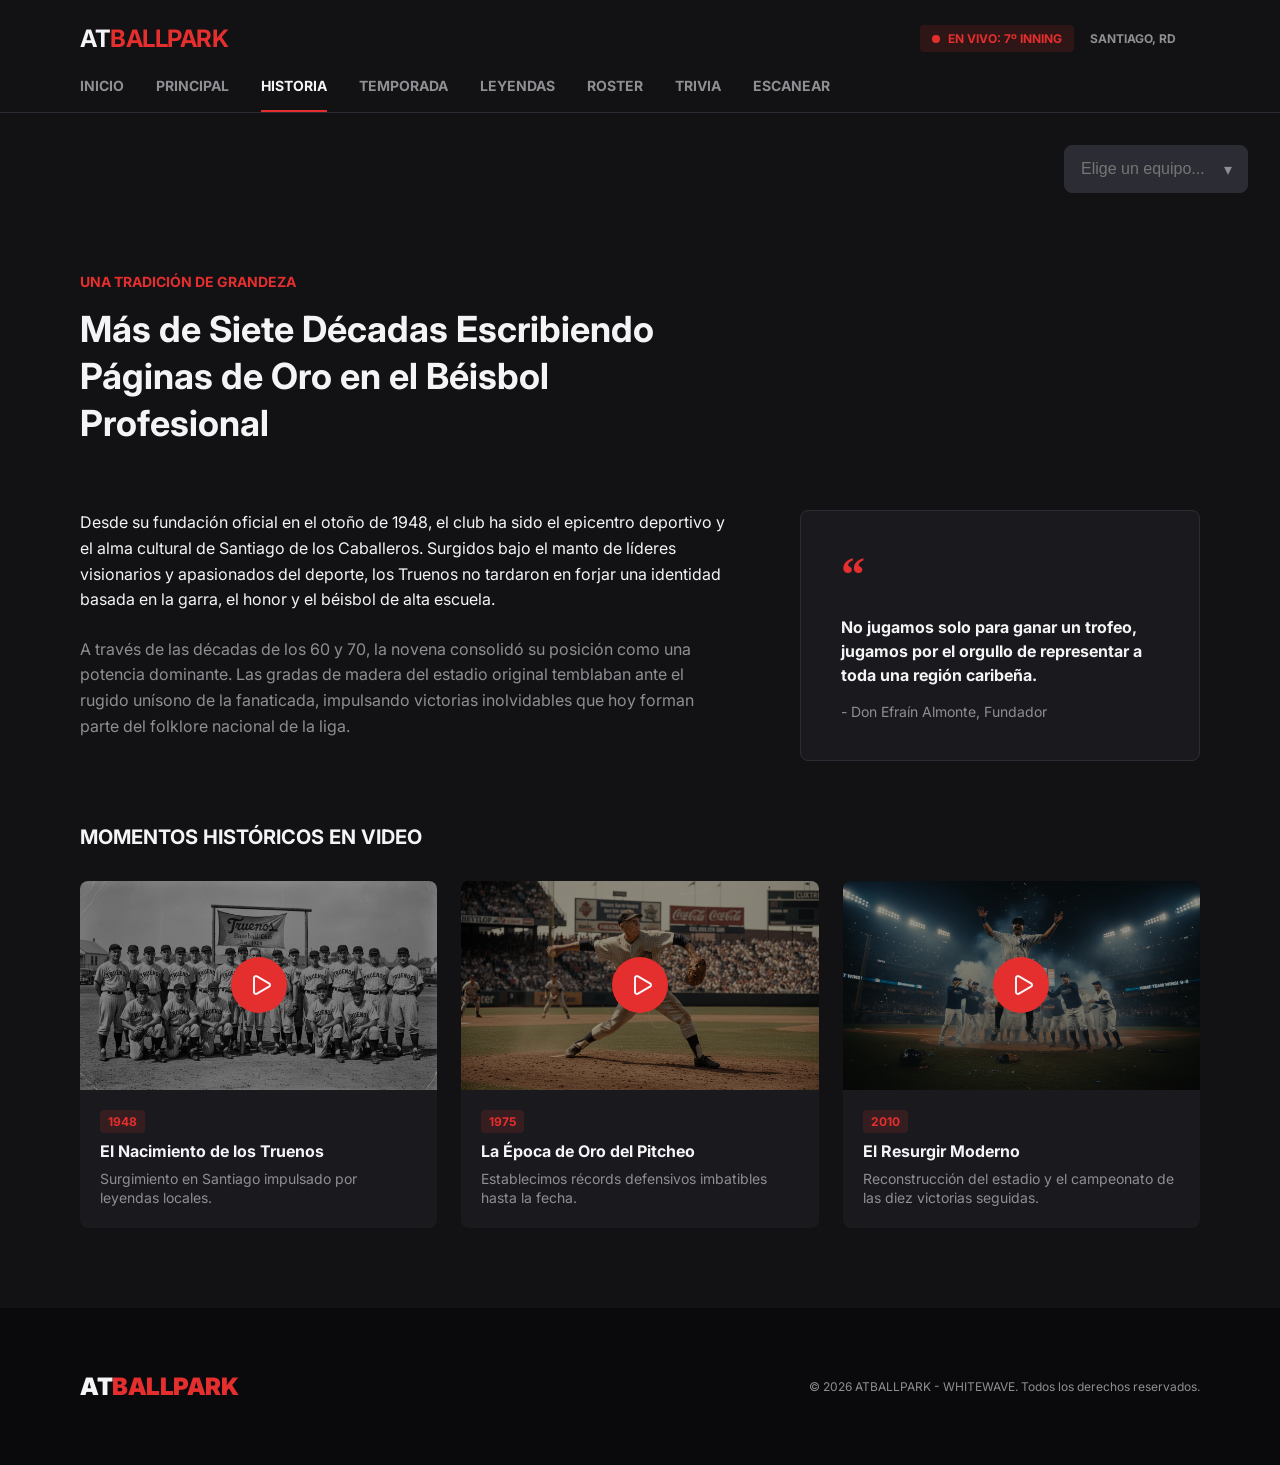
==== historia.html @ 77d56c2e "Hello" ====
<!DOCTYPE html>
<html lang="en">

<head>
  <meta charset="UTF-8">
  <meta name="viewport" content="width=device-width, initial-scale=1.0">
  <title>Historia</title>
  <meta charset="UTF-8">
  <meta name="viewport" content="width=device-width, initial-scale=1.0">
  <link rel="preconnect" href="https://fonts.googleapis.com">
  <link rel="preconnect" href="https://fonts.gstatic.com" crossorigin>
  <link href="https://fonts.googleapis.com/css2?family=Inter:wght@400;700&display=swap" rel="stylesheet">
  <link rel="stylesheet" href="CSS/historia.css">
  <link rel="stylesheet" href="CSS/globals/global.css">
  <link rel="stylesheet" href="CSS/globals/global-sidebar.css">

  <style id="sections-styles">
  </style>
  <script src="global.js" defer></script>
</head>

<body>

  <section class="section-header">
    <div class="container">
      <header class="site-header" id="main-site-header">
        <div class="top-bar">
          <div class="logo"><span class="text-white">AT</span><span class="text-red">BALLPARK</span></div>
          
          <div class="header-actions">
            <div class="metadata">
              <div class="live-indicator">
                <img src="images/2_77.svg" alt="Live" class="live-dot">
                <span class="live-text">EN VIVO: 7º INNING</span>
              </div>
              <div class="location">SANTIAGO, RD</div>
            </div>

            <div class="logo-hamburguesa">
              <button class="button-menu">
                <img src="images/menu.svg" alt="menu de opciones" class="menu-logo">
              </button>
            </div>
          </div>
        </div>

        <nav class="nav-tabs">
          <a href="index.html" class="tab">INICIO</a>
          <a href="Principal.html" class="tab">PRINCIPAL</a>
          <a href="historia.html" class="tab active">HISTORIA</a>
          <a href="temporada.html" class="tab">TEMPORADA</a>
          <a href="leyendas.html" class="tab">LEYENDAS</a>
          <a href="roster.html" class="tab">ROSTER</a>
          <a href="trivia.html" class="tab">TRIVIA</a>
          <a href="Scan.html" class="tab">ESCANEAR</a>
        </nav>


        <div class="mobile-menu" id="mobile-menu">
          <div class="mobile-menu-header">
            <div class="logo">
              <span class="text-white">AT</span><span class="text-red">BALLPARK</span>
            </div>
  
            <button class="mobile-menu-close" id="mobile-menu-close">
              <img src="images/close-menu.svg" alt="botón cerrar menú" class="close-logo">
            </button>
          </div>
  
          <nav class="mobile-nav">
            <a href="index.html">INICIO</a>
            <a href="Principal.html">PRINCIPAL</a>
            <a href="historia.html" class="active">HISTORIA</a>
            <a href="temporada.html">TEMPORADA</a> 
            <a href="leyendas.html">LEYENDAS</a>
            <a href="roster.html">ROSTER</a>
            <a href="trivia.html">TRIVIA</a>
            <a href="Scan.html">ESCANEAR</a>
          </nav>
        </div>
        
        <div class="mobile-overlay" id="mobile-overlay"></div>
      </header>
    </div>
  </section>


  <div class="combobox-equipos">
    <input type="text" id="combo-input" placeholder="Elige un equipo..." autocomplete="off" readonly>
    <span class="flecha">&#9662;</span>

    <ul class="combo-lista" id="combo-lista">
      <li>Rays</li>
      <li>Yankees</li>
      <li>Red Sox</li>
      <li>Orioles</li>
      <li>Blue Jays</li>
      <li>White Sox</li>
      <li>Guardians</li>
      <li>Twins</li>
      <li>Tigers</li>
      <li>Royals</li>
      <li>Astros</li>
      <li>Rangers</li>
      <li>Mariners</li>
      <li>Athletics</li>
      <li>Angels</li>
    </ul>
  </div>

  <section id="section-hero">
    <div class="container">
      <div class="hero-content">
        <h4 class="hero-subtitle">UNA TRADICIÓN DE GRANDEZA</h4>
        <h1 class="hero-title">Más de Siete Décadas Escribiendo Páginas de Oro en el Béisbol Profesional</h1>
      </div>
    </div>
  </section>


  <section id="section-narrative">
    <div class="container">
      <div class="narrative-container">
        <div class="narrative-text">
          <p class="text-highlight">Desde su fundación oficial en el otoño de 1948, el club ha sido el epicentro
            deportivo y el alma cultural de Santiago de los Caballeros. Surgidos bajo el manto de líderes visionarios y
            apasionados del deporte, los Truenos no tardaron en forjar una identidad basada en la garra, el honor y el
            béisbol de alta escuela.</p>
          <p>A través de las décadas de los 60 y 70, la novena consolidó su posición como una potencia dominante. Las
            gradas de madera del estadio original temblaban ante el rugido unísono de la fanaticada, impulsando
            victorias inolvidables que hoy forman parte del folklore nacional de la liga.</p>
        </div>
        <aside class="narrative-quote">
          <div class="quote-mark">“</div>
          <blockquote class="quote-text">No jugamos solo para ganar un trofeo, jugamos por el orgullo de representar a
            toda una región caribeña.</blockquote>
          <cite class="quote-author">- Don Efraín Almonte, Fundador</cite>
        </aside>
      </div>
    </div>
  </section>


  <section id="section-videos">
    <div class="container">
      <div class="videos-container">
        <h3 class="videos-title">MOMENTOS HISTÓRICOS EN VIDEO</h3>
        <div class="videos-grid">
          <article class="video-card">
            <div class="video-thumbnail">
              <img src="images/5791344ed6a2a354f160085ee661949253d3afad.png" alt="El Nacimiento de los Truenos"
                class="thumb-img">
              <div class="play-button">
                <img src="images/2_485.svg" alt="Play">
              </div>
            </div>
            <div class="video-info">
              <span class="year-tag">1948</span>
              <h4 class="video-title">El Nacimiento de los Truenos</h4>
              <p class="video-desc">Surgimiento en Santiago impulsado por leyendas locales.</p>
            </div>
          </article>
          <article class="video-card">
            <div class="video-thumbnail">
              <img src="images/db0da22e53efbf148d6a794d20bc9ad8da0b4af8.png" alt="La Época de Oro del Pitcheo"
                class="thumb-img">
              <div class="play-button">
                <img src="images/2_488.svg" alt="Play">
              </div>
            </div>
            <div class="video-info">
              <span class="year-tag">1975</span>
              <h4 class="video-title">La Época de Oro del Pitcheo</h4>
              <p class="video-desc">Establecimos récords defensivos imbatibles hasta la fecha.</p>
            </div>
          </article>
          <article class="video-card">
            <div class="video-thumbnail">
              <img src="images/f58a24a14d8104302896d72f8db7681d0c358fe4.png" alt="El Resurgir Moderno"
                class="thumb-img">
              <div class="play-button">
                <img src="images/2_491.svg" alt="Play">
              </div>
            </div>
            <div class="video-info">
              <span class="year-tag">2010</span>
              <h4 class="video-title">El Resurgir Moderno</h4>
              <p class="video-desc">Reconstrucción del estadio y el campeonato de las diez victorias seguidas.</p>
            </div>
          </article>
        </div>
      </div>
    </div>
  </section>


  <section class="footer-wrapper">
    <footer class="container site-footer">
      <div class="footer-content">
        <div class="brand-logo">
          <span class="brand-white">AT</span><span class="brand-red">BALLPARK</span>
        </div>
        <div class="copyright">
          <p>© 2026 ATBALLPARK - WHITEWAVE. Todos los derechos reservados.</p>
        </div>
      </div>
    </footer>
  </section>


  <script src="JS/global.js"></script>
</body>

</html>
---- CSS/historia.css ----
body {
  font-family: 'Inter', sans-serif;
  margin: 0;
  padding: 0;
  background-color: #121214;
  color: #f4f4f6;
  -webkit-font-smoothing: antialiased;
  -moz-osx-font-smoothing: grayscale;
}

.container {
  max-width: 1440px;
  margin: 0 auto;
  width: 100%;
}

h1, h2, h3, h4, h5, h6, p {
  margin: 0;
}

a {
  text-decoration: none;
  color: inherit;
}

* {
  box-sizing: border-box;
}












/* CSS for section section:Hero */
#section-hero {
  background-color: #121214;
}

.hero-content {
  display: flex;
  flex-direction: column;
  gap: 16px;
  max-width: 800px;
  padding: 80px 80px 0;
}

.hero-subtitle {
  color: #e52e2e;
  font-size: 14px;
  font-weight: 700;
  text-transform: uppercase;
}

.hero-title {
  color: #f4f4f6;
  font-size: 36px;
  font-weight: 700;
  line-height: 1.3;
}

@media (max-width: 1024px) {
  .hero-content {
    padding-left: 40px;
    padding-right: 40px;
  }
}

@media (max-width: 768px) {
  .hero-content {
    padding-left: 20px;
    padding-right: 20px;
    padding-top: 40px;
  }
  .hero-title {
    font-size: 28px;
  }
}

/* CSS for section section:Narrative */
#section-narrative {
  background-color: #121214;
}

.narrative-container {
  display: flex;
  gap: 64px;
  align-items: flex-start;
  padding: 64px 80px;
}

.narrative-text {
  display: flex;
  flex-direction: column;
  gap: 24px;
  flex: 1;
  max-width: 816px;
}

.narrative-text p {
  color: #8e8e93;
  font-size: 16px;
  line-height: 1.6;
}

.narrative-text p.text-highlight {
  color: #f4f4f6;
}

.narrative-quote {
  background-color: #1a1a1e;
  border: 1px solid #2c2c35;
  border-radius: 8px;
  padding: 40px;
  width: 400px;
  display: flex;
  flex-direction: column;
  gap: 16px;
  flex-shrink: 0;
}

.quote-mark {
  color: #e52e2e;
  font-size: 48px;
  font-weight: 700;
  line-height: 1;
  font-family: Georgia, serif;
}

.quote-text {
  color: #f4f4f6;
  font-size: 16px;
  font-weight: 700;
  line-height: 1.5;
  margin: 0;
}

.quote-author {
  color: #8e8e93;
  font-size: 14px;
  font-style: normal;
}

@media (max-width: 1024px) {
  .narrative-container {
    padding-left: 40px;
    padding-right: 40px;
    flex-direction: column;
    gap: 40px;
  }
  .narrative-quote {
    width: 100%;
    max-width: 600px;
  }
}

@media (max-width: 768px) {
  .narrative-container {
    padding-left: 20px;
    padding-right: 20px;
    padding-top: 40px;
    padding-bottom: 40px;
  }
  .narrative-quote {
    padding: 24px;
  }
}

/* CSS for section section:Videos */
#section-videos {
  background-color: #121214;
}

.videos-container {
  display: flex;
  flex-direction: column;
  gap: 32px;
  padding: 0 80px 80px;
}

.videos-title {
  color: #f4f4f6;
  font-size: 20px;
  font-weight: 700;
  text-transform: uppercase;
}

.videos-grid {
  display: grid;
  grid-template-columns: repeat(3, 1fr);
  gap: 24px;
}

.video-card {
  background-color: #1a1a1e;
  border-radius: 8px;
  overflow: hidden;
  display: flex;
  flex-direction: column;
}

.video-thumbnail {
  position: relative;
  width: 100%;
  aspect-ratio: 16 / 9;
  background-color: #000;
}

.thumb-img {
  width: 100%;
  height: 100%;
  object-fit: cover;
  opacity: 0.6;
}

.play-button {
  position: absolute;
  top: 50%;
  left: 50%;
  transform: translate(-50%, -50%);
  width: 56px;
  height: 56px;
  background-color: #e52e2e;
  border-radius: 50%;
  display: flex;
  justify-content: center;
  align-items: center;
  cursor: pointer;
  transition: transform 0.2s ease;
  z-index: 1;
}

.play-button:hover {
  transform: translate(-50%, -50%) scale(1.05);
}

.play-button img {
  width: 24px;
  height: 24px;
  margin-left: 4px;
}

.video-info {
  padding: 20px;
  display: flex;
  flex-direction: column;
  gap: 8px;
  align-items: flex-start;
}

.year-tag {
  background-color: rgba(229, 46, 46, 0.13);
  color: #e52e2e;
  font-size: 12px;
  font-weight: 700;
  padding: 4px 8px;
  border-radius: 4px;
}

.video-title {
  color: #f4f4f6;
  font-size: 16px;
  font-weight: 700;
}

.video-desc {
  color: #8e8e93;
  font-size: 14px;
  line-height: 1.4;
}

@media (max-width: 1024px) {
  .videos-container {
    padding-left: 40px;
    padding-right: 40px;
  }
  .videos-grid {
    grid-template-columns: repeat(2, 1fr);
  }
}

@media (max-width: 768px) {
  .videos-container {
    padding-left: 20px;
    padding-right: 20px;
    padding-bottom: 40px;
  }
  .videos-grid {
    grid-template-columns: 1fr;
  }
}

/* CSS for section section:Footer */
---- CSS/globals/global.css ----
body {
  min-height: 100vh;
  font-family: 'Inter', sans-serif;
  margin: 0;
  padding: 0;
  background-color: #121214;
  color: #f4f4f6;
  -webkit-font-smoothing: antialiased;
  -moz-osx-font-smoothing: grayscale;
}

* {
  box-sizing: border-box;
  margin:0;
  padding: 0;
}

.container {
  width: 100%;
  max-width: 1440px;
  margin: 0 auto;
}

a {
  text-decoration: none;
}





/* Header de la página*/

.text-white {
  color: #f4f4f6;
}

.text-red {
  color: #e52e2e;
}

#main-site-header{
    z-index: 100;
}

.section-header {
  background-color: #121214;
  border-bottom: 1px solid #2c2c35;
  position: sticky;
  top: 0;
  width: 100%;
  z-index: 900;
}


.top-bar {
  display: flex;
  justify-content: space-between;
  align-items: center;
  padding: 24px 80px;
}

.logo {
  font-weight: 700;
  font-size: 24px;
  letter-spacing: -0.5px;
}

.metadata {
  display: flex;
  align-items: center;
  gap: 16px;
}

.live-indicator {
  display: flex;
  align-items: center;
  gap: 8px;
  background-color: rgba(229, 46, 46, 0.13);
  padding: 6px 12px;
  border-radius: 4px;
}

.live-dot {
  width: 8px;
  height: 8px;
}

.live-text {
  color: #e52e2e;
  font-size: 12px;
  font-weight: 700;
}

.location {
  color: #8e8e93;
  font-size: 12px;
  font-weight: 700;
}

.nav-tabs {
  display: flex;
  gap: 32px;
  padding: 0 80px;
}

.tab {
  color: #8e8e93;
  font-size: 14px;
  font-weight: 700;
  padding-bottom: 16px;
  text-transform: uppercase;
  border-bottom: 2px solid transparent;
  transition: color 0.2s ease;
}

.tab:hover {
  color: #f4f4f6;
}

.tab.active {
  color: #f4f4f6;
  border-bottom: 2px solid #e52e2e;
}

@media (max-width: 1024px) {
  .top-bar,
  .nav-tabs {
    padding-left: 40px;
    padding-right: 40px;
  }
  .nav-tabs{
    display: none;
  }

  .top-bar{
    flex-direction: row !important;
    justify-content: space-between !important;
    width: 100%;
  }

}

@media (max-width: 768px) {

  .top-bar,
  .nav-tabs {
    padding-left: 20px;
    padding-right: 20px;
  }

  .top-bar {
    flex-direction: row !important;
    justify-content: space-between !important;
    align-items: center !important; /* Esta es la magia que los alineará verticalmente */
    width: 100%;
  }

  .nav-tabs {
    overflow-x: auto;
    white-space: nowrap;
    padding-bottom: 0;
  }

  .tab {
    padding-bottom: 12px;
  }
}




/* Footer de la página */
.brand-logo {
  font-size: 24px;
  font-weight: 900;
  letter-spacing: -0.5px;
}

.brand-white {
  color: #f4f4f6;
}

.brand-red {
  color: #e52e2e;
}






.footer-wrapper {
  background-color: #0a0a0c;
  width: 100%;
  margin: 0;
}

.site-footer {
  padding: 64px 80px;
}

.footer-content {
  display: flex;
  justify-content: space-between;
  align-items: center;
}

.copyright {
  color: #8e8e93;
  font-size: 12px;
}

@media (max-width: 768px) {
  .site-footer {
    padding: 40px 20px;
  }

  .footer-content {
    flex-direction: column;
    gap: 24px;
    text-align: center;
  }
}



/* Diseño para los combobox de selección de equipo */
.combobox-equipos {
  position: relative;
  width: 100%;
  max-width: 11.5rem;
  padding-top: 2rem;
  margin-right: 2rem;
  margin-left: auto;
}

#combo-input {
  width: 100%;
  box-sizing: border-box;
  padding: 0.875rem 2.5rem 0.875rem 1rem;
  background-color: #2c2c35;
  color: #f4f4f6;
  border: 1px solid #2c2c35;
  border-radius: 0.5rem;
  font-size: 1rem;
  outline: none;
  transition: border-color 0.3 ease;
}

#combo-input:focus {
  border-color: #e52e2e;
}

.flecha {
  position: absolute;
  right: 1rem;
  top: 70%;
  transform: translateY(-50%);
  color: #8e8e93;
  pointer-events: none;
}

.combo-lista {
  display: none;
  position: absolute;
  top: 100%;
  left: 0;
  width: 100%;
  box-sizing: border-box;
  background-color: #121214;
  border: 1px solid #2c2c35;
  border-radius: 0.5rem;
  margin-top: 0.3125rem;
  padding: 0;
  list-style: none;
  max-height: 15.625rem;
  overflow-y: auto;
  z-index: 900;
  box-shadow: 0 0.625rem 1.875rem rgba(0, 0, 0, 0.5);
}

.combo-lista.activa{
  display: block;
}

.combo-lista li{
  padding: 1rem;
  cursor: pointer;
  color:#f4f4f6;
  border-bottom: 1px solid #2c2c35;
  font-size: 1rem;
}

.combo-lista li:last-child{
  border-bottom: none;
}

.combo-lista li:hover{
  background-color: #e52e2e;
}
---- CSS/globals/global-sidebar.css ----
/* Para el sidebar nav*/
.header-actions {
  display: flex;
  align-items: center;
  gap: 24px; /* Espacio entre el indicador 'En Vivo' y el menú hamburguesa */
}


.menu-logo{
  width: 3rem;
  filter: invert();
  visibility: hidden;
  display: none;
}

.menu-logo:hover{
  transform: scale(1.08);
}

.button-menu{
  background:transparent;
  border: none;
  cursor: pointer;
}


.mobile-overlay {
  position: fixed;
  top: 0;
  left: 0;
  width: 100%;
  height: 100%;
  background-color: rgba(10, 10, 12, 0.85);
  backdrop-filter: blur(4px);
  z-index: 998; /* Un punto menos que el menú */
  opacity: 0;
  visibility: hidden;
  transition: opacity 0.3s ease, visibility 0.3s ease;
}


.mobile-menu {
  position: fixed;
  top: 0;
  right: 0; 
  width: 80%;
  max-width: 320px;
  height: 100vh;
  background-color: #121214; 
  border-left: 1px solid #2c2c35;
  z-index: 999; 
  transform: translateX(100%); 
  transition: transform 0.3s ease-in-out;
  display: flex;
  flex-direction: column;
}

.mobile-overlay.active {
  opacity: 1;
  visibility: visible;
}

.mobile-menu.active {
  transform: translateX(0);
}

.mobile-menu-header {
  display: flex;
  justify-content: space-between;
  align-items: center;
  padding: 24px;
  border-bottom: 1px solid #2c2c35;
}

.mobile-menu-close {
  background: transparent;
  border: none;
  cursor: pointer;
}

.close-logo {
  width: 24px;
  transition: transform 0.2s;
}

.close-logo:hover {
  transform: scale(1.1);
}

.mobile-nav {
  display: flex;
  flex-direction: column;
  padding: 24px;
  gap: 24px;
}

.mobile-nav a {
  color: #8e8e93;
  font-size: 14px;
  font-weight: 700;
  text-transform: uppercase;
  letter-spacing: 1px;
  transition: color 0.2s ease;
}

.mobile-nav a:hover,
.mobile-nav a.active {
  color: #f4f4f6;
}



@media (max-width: 1024px) {
  .nav-tabs {
    padding-left: 40px;
    padding-right: 40px;
  }

  .tab{
    display: none;
  }

  .menu-logo{
    display: block;
    visibility:visible;
  }

  

  .metadata .location{
    display: none;
  }
}

@media (max-width: 768px) {

  .top-bar,
  .nav-tabs {
    padding-left: 20px;
    padding-right: 20px;
  }

  .top-bar {
    flex-direction: column;
    gap: 16px;
    align-items: flex-start;
  }

  .nav-tabs {
    overflow-x: auto;
    white-space: nowrap;
    padding-bottom: 0;
  }

  .nav-tabs .tab {
    padding-bottom: 12px;
  }
}
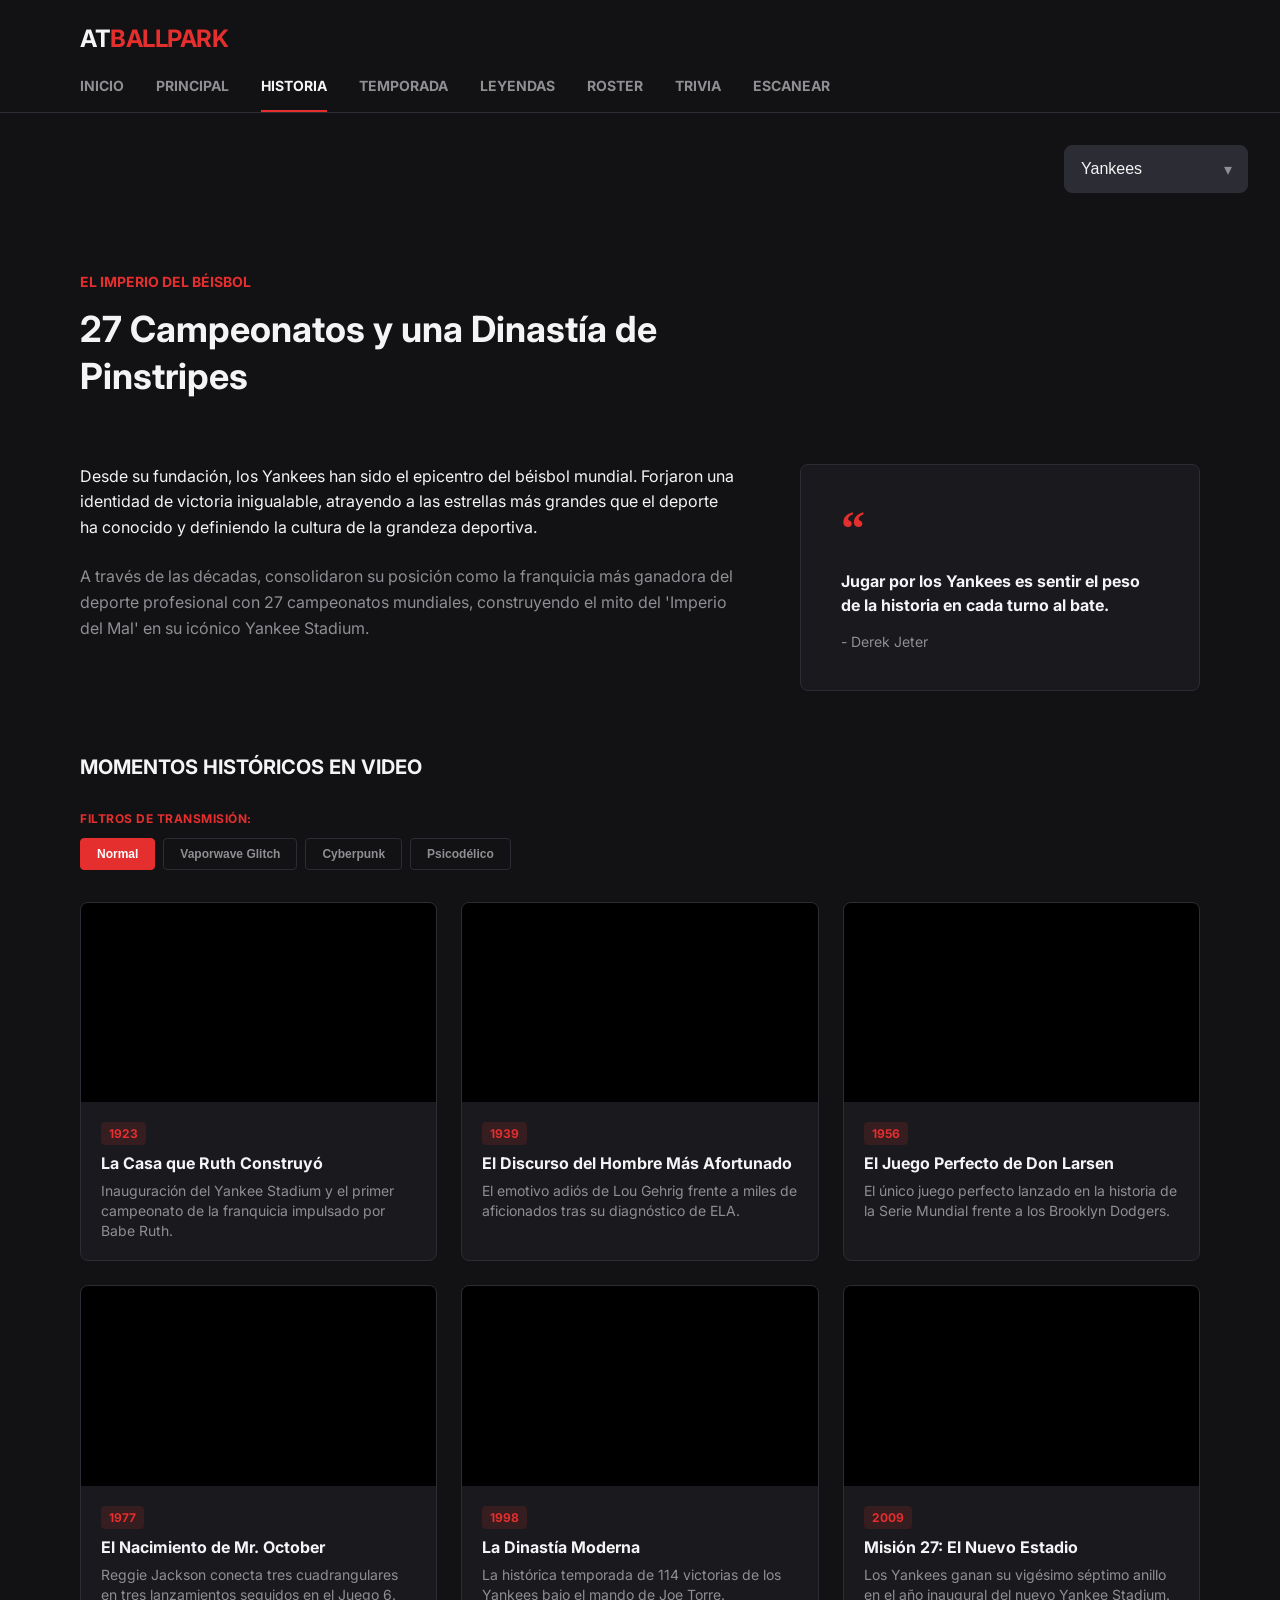
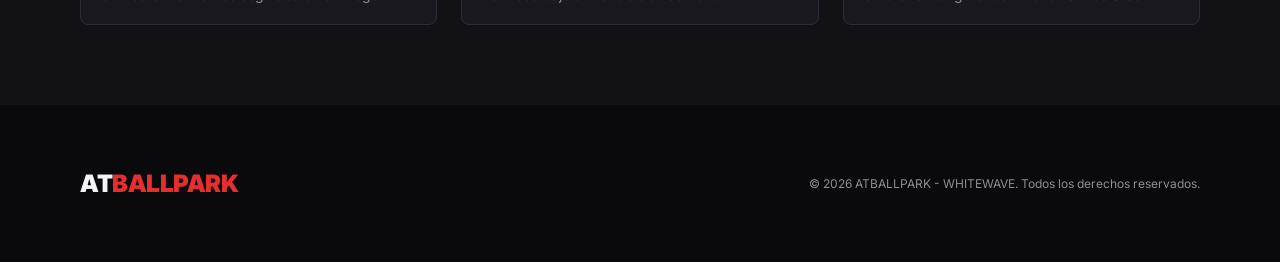
==== commit acd59b3d: "Funcionalidad completa de los equipos, falta agregar 3 modelos, videos de historia de todos los equi" ====
--- a/historia.html
+++ b/historia.html
@@ -1,32 +1,25 @@
 <!DOCTYPE html>
-<html lang="en">
+<html lang="es">
 
 <head>
   <meta charset="UTF-8">
   <meta name="viewport" content="width=device-width, initial-scale=1.0">
   <title>Historia</title>
-  <meta charset="UTF-8">
-  <meta name="viewport" content="width=device-width, initial-scale=1.0">
   <link rel="preconnect" href="https://fonts.googleapis.com">
   <link rel="preconnect" href="https://fonts.gstatic.com" crossorigin>
   <link href="https://fonts.googleapis.com/css2?family=Inter:wght@400;700&display=swap" rel="stylesheet">
-  <link rel="stylesheet" href="CSS/historia.css">
   <link rel="stylesheet" href="CSS/globals/global.css">
   <link rel="stylesheet" href="CSS/globals/global-sidebar.css">
-
-  <style id="sections-styles">
-  </style>
-  <script src="global.js" defer></script>
+  <link rel="stylesheet" href="CSS/historia.css">
 </head>
 
 <body>
-
-  <section class="section-header">
+  <section class="section-header" id="main-site-header">
     <div class="container">
-      <header class="site-header" id="main-site-header">
+      <header class="site-header">
         <div class="top-bar">
           <div class="logo"><span class="text-white">AT</span><span class="text-red">BALLPARK</span></div>
-          
+
           <div class="header-actions">
             <div class="metadata">
               <div class="live-indicator">
@@ -55,40 +48,36 @@
           <a href="Scan.html" class="tab">ESCANEAR</a>
         </nav>
 
-
         <div class="mobile-menu" id="mobile-menu">
           <div class="mobile-menu-header">
             <div class="logo">
               <span class="text-white">AT</span><span class="text-red">BALLPARK</span>
             </div>
-  
             <button class="mobile-menu-close" id="mobile-menu-close">
               <img src="images/close-menu.svg" alt="botón cerrar menú" class="close-logo">
             </button>
           </div>
-  
+
           <nav class="mobile-nav">
             <a href="index.html">INICIO</a>
             <a href="Principal.html">PRINCIPAL</a>
             <a href="historia.html" class="active">HISTORIA</a>
-            <a href="temporada.html">TEMPORADA</a> 
+            <a href="temporada.html">TEMPORADA</a>
             <a href="leyendas.html">LEYENDAS</a>
             <a href="roster.html">ROSTER</a>
             <a href="trivia.html">TRIVIA</a>
             <a href="Scan.html">ESCANEAR</a>
           </nav>
         </div>
-        
+
         <div class="mobile-overlay" id="mobile-overlay"></div>
       </header>
     </div>
   </section>
 
-
   <div class="combobox-equipos">
     <input type="text" id="combo-input" placeholder="Elige un equipo..." autocomplete="off" readonly>
     <span class="flecha">&#9662;</span>
-
     <ul class="combo-lista" id="combo-lista">
       <li>Rays</li>
       <li>Yankees</li>
@@ -111,88 +100,49 @@
   <section id="section-hero">
     <div class="container">
       <div class="hero-content">
-        <h4 class="hero-subtitle">UNA TRADICIÓN DE GRANDEZA</h4>
-        <h1 class="hero-title">Más de Siete Décadas Escribiendo Páginas de Oro en el Béisbol Profesional</h1>
+        <h4 class="hero-subtitle" id="historia-subtitle">UNA TRADICIÓN DE GRANDEZA</h4>
+        <h1 class="hero-title" id="historia-title">Más de Siete Décadas Escribiendo Páginas de Oro</h1>
       </div>
     </div>
   </section>
 
-
   <section id="section-narrative">
     <div class="container">
       <div class="narrative-container">
-        <div class="narrative-text">
-          <p class="text-highlight">Desde su fundación oficial en el otoño de 1948, el club ha sido el epicentro
-            deportivo y el alma cultural de Santiago de los Caballeros. Surgidos bajo el manto de líderes visionarios y
-            apasionados del deporte, los Truenos no tardaron en forjar una identidad basada en la garra, el honor y el
-            béisbol de alta escuela.</p>
-          <p>A través de las décadas de los 60 y 70, la novena consolidó su posición como una potencia dominante. Las
-            gradas de madera del estadio original temblaban ante el rugido unísono de la fanaticada, impulsando
-            victorias inolvidables que hoy forman parte del folklore nacional de la liga.</p>
+        <div class="narrative-text" id="historia-narrative">
+          <p class="text-highlight">Cargando historia de la franquicia...</p>
+          <p>Por favor espere.</p>
         </div>
         <aside class="narrative-quote">
           <div class="quote-mark">“</div>
-          <blockquote class="quote-text">No jugamos solo para ganar un trofeo, jugamos por el orgullo de representar a
-            toda una región caribeña.</blockquote>
-          <cite class="quote-author">- Don Efraín Almonte, Fundador</cite>
+          <blockquote class="quote-text" id="historia-quote">Cargando cita histórica...</blockquote>
+          <cite class="quote-author" id="historia-author">- Leyenda del Equipo</cite>
         </aside>
       </div>
     </div>
   </section>
 
-
   <section id="section-videos">
     <div class="container">
       <div class="videos-container">
         <h3 class="videos-title">MOMENTOS HISTÓRICOS EN VIDEO</h3>
-        <div class="videos-grid">
-          <article class="video-card">
-            <div class="video-thumbnail">
-              <img src="images/5791344ed6a2a354f160085ee661949253d3afad.png" alt="El Nacimiento de los Truenos"
-                class="thumb-img">
-              <div class="play-button">
-                <img src="images/2_485.svg" alt="Play">
-              </div>
-            </div>
-            <div class="video-info">
-              <span class="year-tag">1948</span>
-              <h4 class="video-title">El Nacimiento de los Truenos</h4>
-              <p class="video-desc">Surgimiento en Santiago impulsado por leyendas locales.</p>
-            </div>
-          </article>
-          <article class="video-card">
-            <div class="video-thumbnail">
-              <img src="images/db0da22e53efbf148d6a794d20bc9ad8da0b4af8.png" alt="La Época de Oro del Pitcheo"
-                class="thumb-img">
-              <div class="play-button">
-                <img src="images/2_488.svg" alt="Play">
-              </div>
-            </div>
-            <div class="video-info">
-              <span class="year-tag">1975</span>
-              <h4 class="video-title">La Época de Oro del Pitcheo</h4>
-              <p class="video-desc">Establecimos récords defensivos imbatibles hasta la fecha.</p>
-            </div>
-          </article>
-          <article class="video-card">
-            <div class="video-thumbnail">
-              <img src="images/f58a24a14d8104302896d72f8db7681d0c358fe4.png" alt="El Resurgir Moderno"
-                class="thumb-img">
-              <div class="play-button">
-                <img src="images/2_491.svg" alt="Play">
-              </div>
-            </div>
-            <div class="video-info">
-              <span class="year-tag">2010</span>
-              <h4 class="video-title">El Resurgir Moderno</h4>
-              <p class="video-desc">Reconstrucción del estadio y el campeonato de las diez victorias seguidas.</p>
-            </div>
-          </article>
+
+        <div class="video-filters-container">
+          <span class="filter-label">Filtros de transmisión:</span>
+          <div class="filter-buttons">
+            <button class="btn-filter active" data-filter="normal">Normal</button>
+            <button class="btn-filter" data-filter="glitch">Vaporwave Glitch</button>
+            <button class="btn-filter" data-filter="cyberpunk">Cyberpunk</button>
+            <button class="btn-filter" data-filter="psicodelico">Psicodélico</button>
+          </div>
+        </div>
+
+        <div class="videos-grid" id="contenedor-videos">
+
         </div>
       </div>
     </div>
   </section>
-
 
   <section class="footer-wrapper">
     <footer class="container site-footer">
@@ -207,8 +157,8 @@
     </footer>
   </section>
 
-
   <script src="JS/global.js"></script>
+  <script src="JS/historia.js"></script>
 </body>
 
 </html>
--- a/CSS/globals/global.css
+++ b/CSS/globals/global.css
@@ -29,7 +29,7 @@
 
 
 
-/* Header de la página*/
+
 
 .text-white {
   color: #f4f4f6;
@@ -152,7 +152,7 @@
   .top-bar {
     flex-direction: row !important;
     justify-content: space-between !important;
-    align-items: center !important; /* Esta es la magia que los alineará verticalmente */
+    align-items: center !important;
     width: 100%;
   }
 
@@ -170,7 +170,7 @@
 
 
 
-/* Footer de la página */
+
 .brand-logo {
   font-size: 24px;
   font-weight: 900;
@@ -225,7 +225,7 @@
 
 
 
-/* Diseño para los combobox de selección de equipo */
+
 .combobox-equipos {
   position: relative;
   width: 100%;
--- a/CSS/globals/global-sidebar.css
+++ b/CSS/globals/global-sidebar.css
@@ -1,8 +1,8 @@
-/* Para el sidebar nav*/
+
 .header-actions {
   display: flex;
   align-items: center;
-  gap: 24px; /* Espacio entre el indicador 'En Vivo' y el menú hamburguesa */
+  gap: 24px;
 }
 
 
@@ -32,7 +32,7 @@
   height: 100%;
   background-color: rgba(10, 10, 12, 0.85);
   backdrop-filter: blur(4px);
-  z-index: 998; /* Un punto menos que el menú */
+  z-index: 998;
   opacity: 0;
   visibility: hidden;
   transition: opacity 0.3s ease, visibility 0.3s ease;
@@ -42,14 +42,14 @@
 .mobile-menu {
   position: fixed;
   top: 0;
-  right: 0; 
+  right: 0;
   width: 80%;
   max-width: 320px;
   height: 100vh;
-  background-color: #121214; 
+  background-color: #121214;
   border-left: 1px solid #2c2c35;
-  z-index: 999; 
-  transform: translateX(100%); 
+  z-index: 999;
+  transform: translateX(100%);
   transition: transform 0.3s ease-in-out;
   display: flex;
   flex-direction: column;
@@ -125,7 +125,7 @@
     visibility:visible;
   }
 
-  
+
 
   .metadata .location{
     display: none;
--- a/CSS/historia.css
+++ b/CSS/historia.css
@@ -1,44 +1,7 @@
-body {
-  font-family: 'Inter', sans-serif;
-  margin: 0;
-  padding: 0;
-  background-color: #121214;
-  color: #f4f4f6;
-  -webkit-font-smoothing: antialiased;
-  -moz-osx-font-smoothing: grayscale;
-}
-
-.container {
-  max-width: 1440px;
-  margin: 0 auto;
-  width: 100%;
-}
-
-h1, h2, h3, h4, h5, h6, p {
-  margin: 0;
-}
-
-a {
-  text-decoration: none;
-  color: inherit;
-}
-
-* {
-  box-sizing: border-box;
-}
-
-
-
-
-
-
-
-
-
-
-
-
-/* CSS for section section:Hero */
+
+
+
+
 #section-hero {
   background-color: #121214;
 }
@@ -83,7 +46,6 @@
   }
 }
 
-/* CSS for section section:Narrative */
 #section-narrative {
   background-color: #121214;
 }
@@ -172,7 +134,6 @@
   }
 }
 
-/* CSS for section section:Videos */
 #section-videos {
   background-color: #121214;
 }
@@ -199,6 +160,7 @@
 
 .video-card {
   background-color: #1a1a1e;
+  border: 1px solid #2c2c35;
   border-radius: 8px;
   overflow: hidden;
   display: flex;
@@ -212,38 +174,12 @@
   background-color: #000;
 }
 
-.thumb-img {
+.thumb-video {
   width: 100%;
   height: 100%;
   object-fit: cover;
-  opacity: 0.6;
-}
-
-.play-button {
-  position: absolute;
-  top: 50%;
-  left: 50%;
-  transform: translate(-50%, -50%);
-  width: 56px;
-  height: 56px;
-  background-color: #e52e2e;
-  border-radius: 50%;
-  display: flex;
-  justify-content: center;
-  align-items: center;
-  cursor: pointer;
-  transition: transform 0.2s ease;
-  z-index: 1;
-}
-
-.play-button:hover {
-  transform: translate(-50%, -50%) scale(1.05);
-}
-
-.play-button img {
-  width: 24px;
-  height: 24px;
-  margin-left: 4px;
+  display: block;
+  transition: filter 0.4s ease;
 }
 
 .video-info {
@@ -273,6 +209,80 @@
   color: #8e8e93;
   font-size: 14px;
   line-height: 1.4;
+}
+
+
+
+
+.video-filters-container {
+  display: flex;
+  flex-direction: column;
+  gap: 12px;
+}
+
+.filter-label {
+  color: #e52e2e;
+  font-size: 12px;
+  font-weight: 700;
+  letter-spacing: 0.5px;
+  text-transform: uppercase;
+}
+
+.filter-buttons {
+  display: flex;
+  flex-wrap: wrap;
+  gap: 8px;
+}
+
+.btn-filter {
+  background-color: transparent;
+  border: 1px solid #2c2c35;
+  color: #8e8e93;
+  padding: 8px 16px;
+  border-radius: 4px;
+  font-size: 12px;
+  font-weight: 600;
+  cursor: pointer;
+  transition: all 0.2s ease;
+}
+
+.btn-filter:hover {
+  background-color: #2c2c35;
+  color: #f4f4f6;
+}
+
+.btn-filter.active {
+  background-color: #e52e2e;
+  border-color: #e52e2e;
+  color: #fff;
+}
+
+
+.filter-cyberpunk {
+  filter: contrast(1.5) saturate(2.5) hue-rotate(130deg);
+}
+
+.filter-psicodelico {
+  animation: trip-color 4s infinite linear;
+}
+
+@keyframes trip-color {
+  0% { filter: hue-rotate(0deg) saturate(2.5) contrast(1.2); }
+  100% { filter: hue-rotate(360deg) saturate(2.5) contrast(1.2); }
+}
+
+.filter-glitch {
+  animation: vhs-glitch 0.3s infinite;
+}
+
+@keyframes vhs-glitch {
+  0% { filter: contrast(1.2) saturate(1.5) hue-rotate(0deg); }
+  10% { filter: contrast(2) saturate(3) hue-rotate(90deg) invert(0.2); }
+  15% { filter: contrast(1.2) saturate(1.5) hue-rotate(0deg); }
+  45% { filter: contrast(1.2) saturate(1.5) hue-rotate(0deg); }
+  50% { filter: contrast(1.8) saturate(0.5) invert(0.8) hue-rotate(180deg); }
+  55% { filter: contrast(1.2) saturate(1.5) hue-rotate(0deg); }
+  100% { filter: contrast(1.2) saturate(1.5) hue-rotate(0deg); }
 }
 
 @media (max-width: 1024px) {
@@ -294,6 +304,4 @@
   .videos-grid {
     grid-template-columns: 1fr;
   }
-}
-
-/* CSS for section section:Footer */
+}
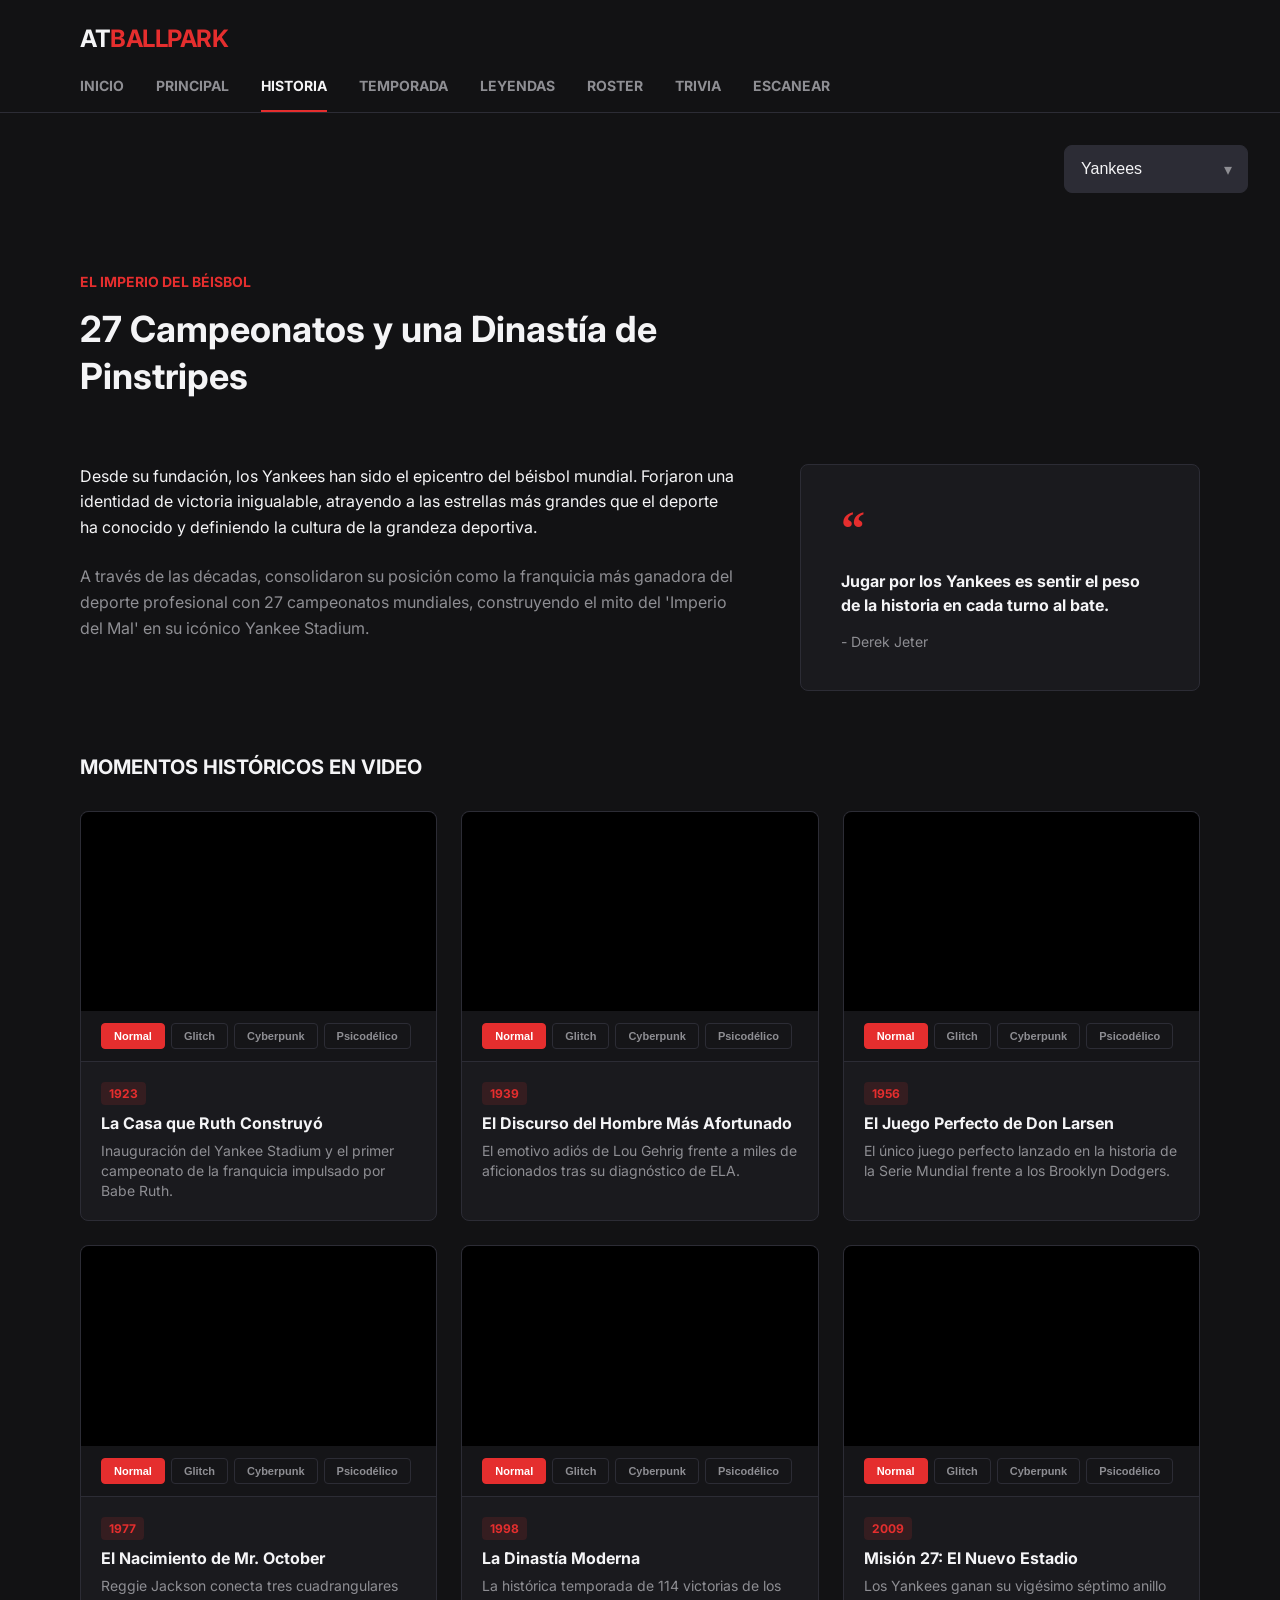
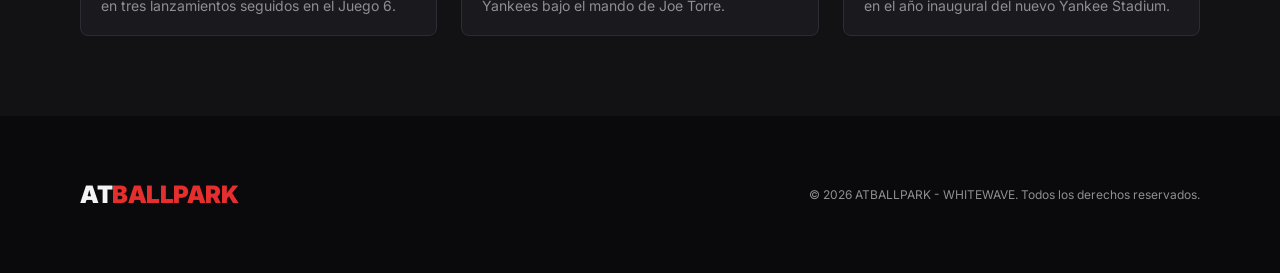
==== commit ab5118c7: "Finalización de la trivia y de los filtros en historia" ====
--- a/historia.html
+++ b/historia.html
@@ -126,19 +126,8 @@
     <div class="container">
       <div class="videos-container">
         <h3 class="videos-title">MOMENTOS HISTÓRICOS EN VIDEO</h3>
-
-        <div class="video-filters-container">
-          <span class="filter-label">Filtros de transmisión:</span>
-          <div class="filter-buttons">
-            <button class="btn-filter active" data-filter="normal">Normal</button>
-            <button class="btn-filter" data-filter="glitch">Vaporwave Glitch</button>
-            <button class="btn-filter" data-filter="cyberpunk">Cyberpunk</button>
-            <button class="btn-filter" data-filter="psicodelico">Psicodélico</button>
-          </div>
-        </div>
-
+        
         <div class="videos-grid" id="contenedor-videos">
-
         </div>
       </div>
     </div>
--- a/CSS/historia.css
+++ b/CSS/historia.css
@@ -1,7 +1,3 @@
-
-
-
-
 #section-hero {
   background-color: #121214;
 }
@@ -162,7 +158,6 @@
   background-color: #1a1a1e;
   border: 1px solid #2c2c35;
   border-radius: 8px;
-  overflow: hidden;
   display: flex;
   flex-direction: column;
 }
@@ -172,6 +167,8 @@
   width: 100%;
   aspect-ratio: 16 / 9;
   background-color: #000;
+  border-radius: 8px 8px 0 0;
+  overflow: hidden;
 }
 
 .thumb-video {
@@ -182,12 +179,48 @@
   transition: filter 0.4s ease;
 }
 
+.video-filters-card {
+  padding: 12px 20px;
+  border-bottom: 1px solid #2c2c35;
+  background-color: #151518;
+}
+
+.filter-buttons {
+  display: flex;
+  flex-wrap: wrap;
+  gap: 6px;
+}
+
+.btn-filter {
+  background-color: transparent;
+  border: 1px solid #2c2c35;
+  color: #8e8e93;
+  padding: 6px 12px;
+  border-radius: 4px;
+  font-size: 11px;
+  font-weight: 600;
+  cursor: pointer;
+  transition: all 0.2s ease;
+}
+
+.btn-filter:hover {
+  background-color: #2c2c35;
+  color: #f4f4f6;
+}
+
+.btn-filter.active {
+  background-color: #e52e2e;
+  border-color: #e52e2e;
+  color: #fff;
+}
+
 .video-info {
   padding: 20px;
   display: flex;
   flex-direction: column;
   gap: 8px;
   align-items: flex-start;
+  flex-grow: 1;
 }
 
 .year-tag {
@@ -210,53 +243,6 @@
   font-size: 14px;
   line-height: 1.4;
 }
-
-
-
-
-.video-filters-container {
-  display: flex;
-  flex-direction: column;
-  gap: 12px;
-}
-
-.filter-label {
-  color: #e52e2e;
-  font-size: 12px;
-  font-weight: 700;
-  letter-spacing: 0.5px;
-  text-transform: uppercase;
-}
-
-.filter-buttons {
-  display: flex;
-  flex-wrap: wrap;
-  gap: 8px;
-}
-
-.btn-filter {
-  background-color: transparent;
-  border: 1px solid #2c2c35;
-  color: #8e8e93;
-  padding: 8px 16px;
-  border-radius: 4px;
-  font-size: 12px;
-  font-weight: 600;
-  cursor: pointer;
-  transition: all 0.2s ease;
-}
-
-.btn-filter:hover {
-  background-color: #2c2c35;
-  color: #f4f4f6;
-}
-
-.btn-filter.active {
-  background-color: #e52e2e;
-  border-color: #e52e2e;
-  color: #fff;
-}
-
 
 .filter-cyberpunk {
   filter: contrast(1.5) saturate(2.5) hue-rotate(130deg);
@@ -304,4 +290,12 @@
   .videos-grid {
     grid-template-columns: 1fr;
   }
+  
+  .video-filters-card {
+    position: -webkit-sticky;
+    position: sticky;
+    top: 77px; /* Altura calculada del header para que encaje al hacer scroll */
+    z-index: 800;
+    box-shadow: 0 4px 10px rgba(0, 0, 0, 0.4);
+  }
 }
